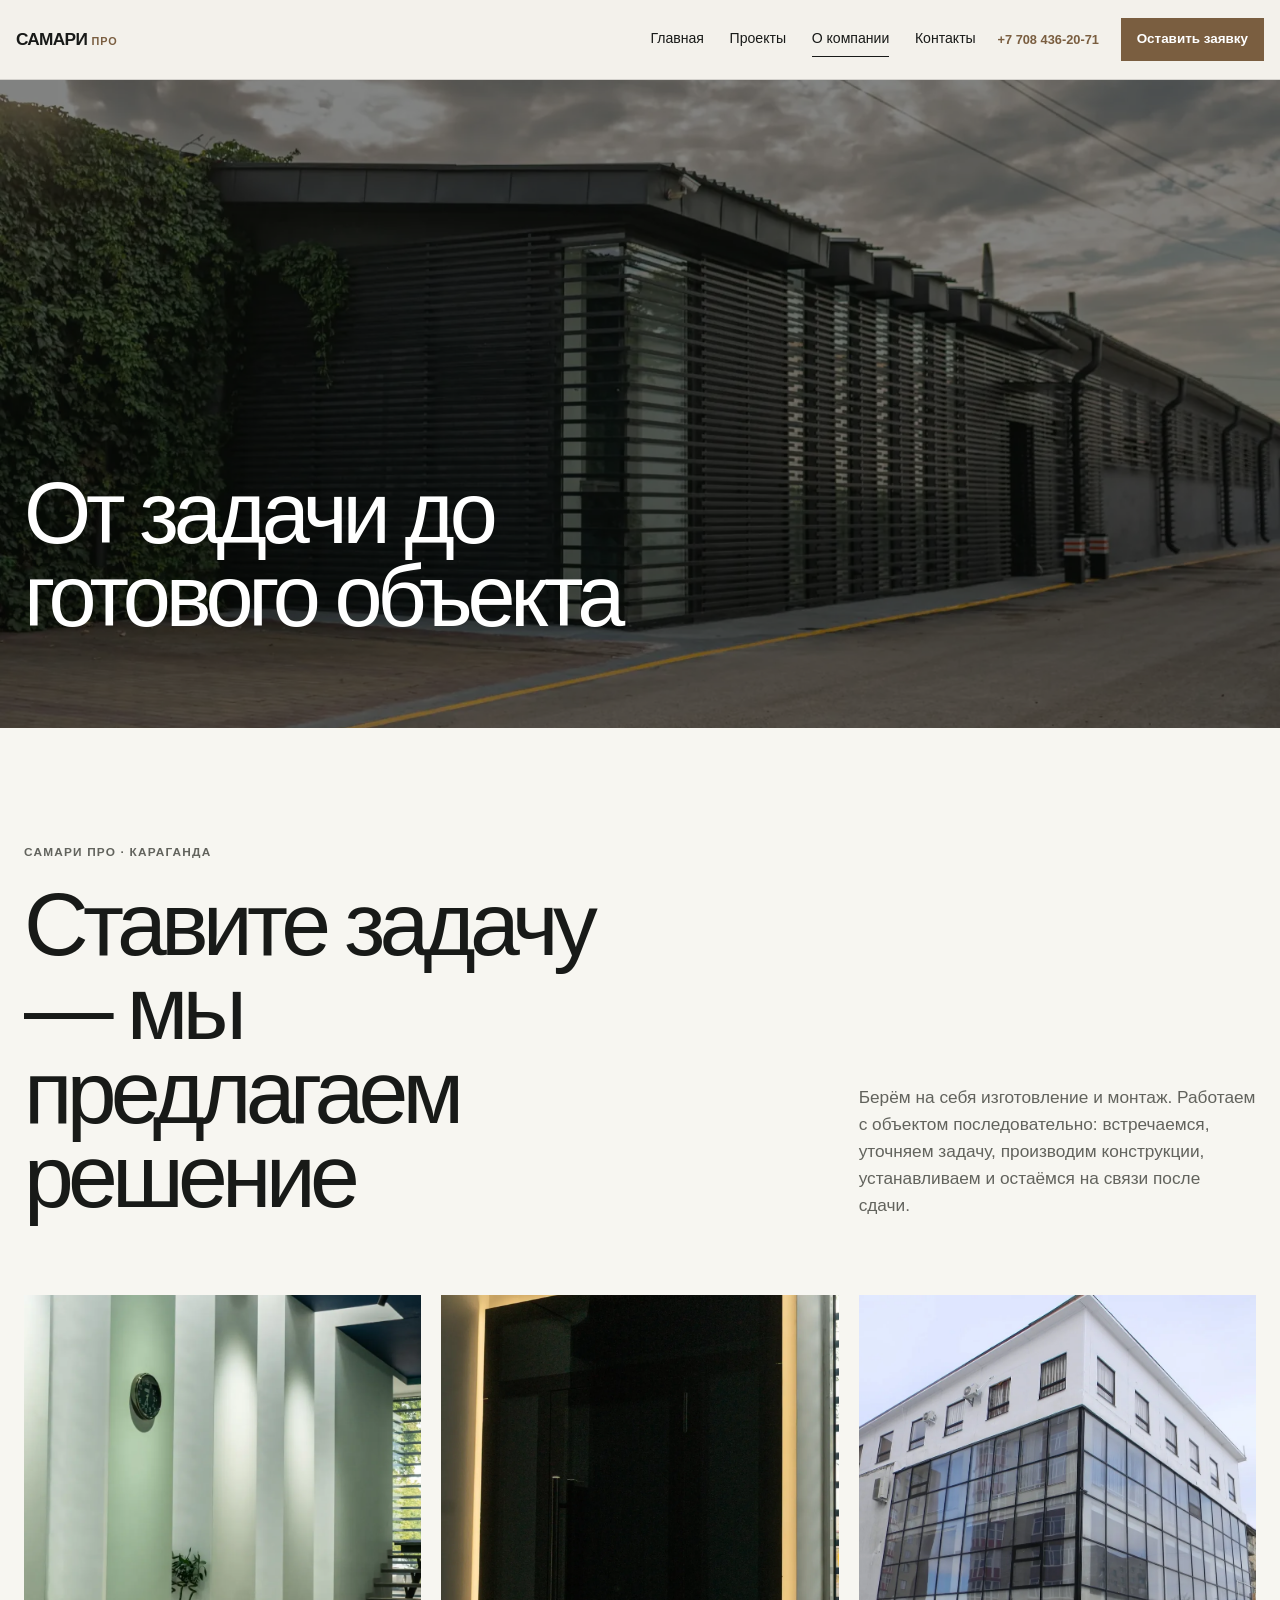
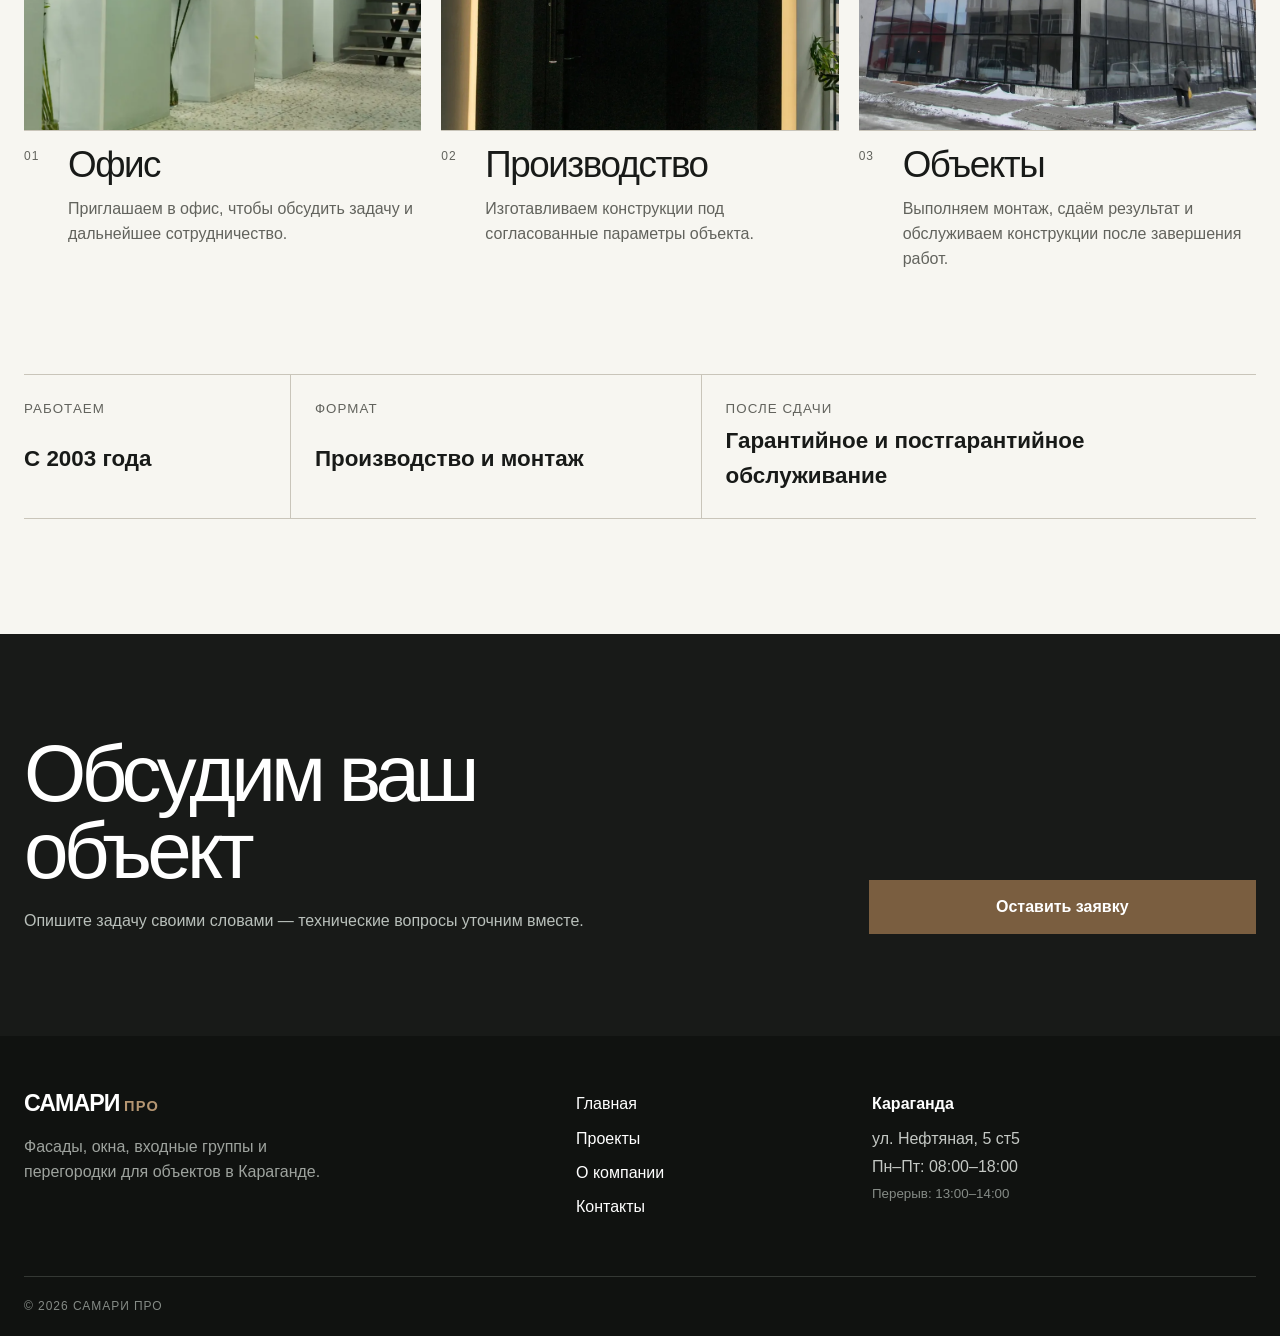
==== about/index.html @ 74fa022f "Обновить структуру и GitHub Pages пути сайта" ====
<!doctype html>
<html lang="ru">
<head>
  <meta charset="utf-8">
  <meta name="viewport" content="width=device-width, initial-scale=1">
  <base id="site-base" href="/">
  <script>if (location.hostname.endsWith('.github.io')) document.getElementById('site-base').href = '/samari-pro/';</script>
  <meta name="description" content="Самари Про работает с 2003 года: собственное производство оконных, фасадных и стеклянных конструкций, монтаж и обслуживание в Караганде.">
  <meta name="robots" content="index, follow, max-image-preview:large">
  <meta name="theme-color" content="#f3f1eb">
  <link rel="canonical" href="https://makarenkoooooo.github.io/samari-pro/about/">
  <meta property="og:locale" content="ru_KZ">
  <meta property="og:type" content="website">
  <meta property="og:site_name" content="Самари Про">
  <meta property="og:title" content="О компании Самари Про — производство и монтаж с 2003 года">
  <meta property="og:description" content="Собственное производство конструкций, монтаж и обслуживание объектов в Караганде.">
  <meta property="og:url" content="https://makarenkoooooo.github.io/samari-pro/about/">
  <meta property="og:image" content="https://makarenkoooooo.github.io/samari-pro/assets/images/projects/project-02.webp">
  <meta property="og:image:alt" content="Фасад с алюминиевыми конструкциями Самари Про">
  <meta name="twitter:card" content="summary_large_image">
  <meta name="twitter:title" content="О компании Самари Про">
  <meta name="twitter:description" content="Собственное производство и монтаж конструкций в Караганде с 2003 года.">
  <meta name="twitter:image" content="https://makarenkoooooo.github.io/samari-pro/assets/images/projects/project-02.webp">
  <link rel="icon" href="assets/images/favicon.svg" type="image/svg+xml">
  <link rel="alternate icon" href="favicon.ico" sizes="any">
  <link rel="apple-touch-icon" href="assets/images/apple-touch-icon.png">
  <title>О компании Самари Про — производство и монтаж с 2003 года</title>
  <link rel="preload" as="image" href="assets/images/projects/project-02.webp" fetchpriority="high">
  <link rel="stylesheet" href="assets/css/style.css?v=20260913h">
  <script type="application/ld+json">
  {
    "@context": "https://schema.org",
    "@type": "AboutPage",
    "@id": "https://makarenkoooooo.github.io/samari-pro/about/#webpage",
    "url": "https://makarenkoooooo.github.io/samari-pro/about/",
    "name": "О компании Самари Про",
    "description": "Собственное производство и монтаж конструкций в Караганде с 2003 года.",
    "inLanguage": "ru-KZ",
    "isPartOf": {"@id": "https://makarenkoooooo.github.io/samari-pro/#website"},
    "about": {"@id": "https://makarenkoooooo.github.io/samari-pro/#organization"}
  }
  </script>
</head>
<body>
  <header class="site-header">
    <a class="logo" href="./"><span>САМАРИ</span><b>ПРО</b></a>
    <nav class="desktop-nav" aria-label="Основная навигация"><a href="./">Главная</a><a href="projects/">Проекты</a><a href="about/" aria-current="page">О компании</a><a href="contacts/">Контакты</a></nav>
    <a class="header-phone" href="tel:+77084362071" aria-label="Позвонить: +7 708 436-20-71"><span>+7 708 436-20-71</span></a><a class="header-action" href="https://wa.me/77084362071" target="_blank" rel="noopener">Оставить заявку</a>
    <button class="menu-toggle" type="button" aria-label="Открыть меню" aria-expanded="false" data-menu-toggle><span></span><span></span></button>
  </header>
  <div class="mobile-menu" data-mobile-menu aria-hidden="true"><nav aria-label="Мобильная навигация"><a href="./">Главная</a><a href="projects/">Проекты</a><a href="about/" aria-current="page">О компании</a><a href="contacts/">Контакты</a></nav><div class="mobile-menu__bottom"><p>Фасады, окна и входные группы<br>для объектов в Караганде</p><a class="mobile-phone" href="tel:+77084362071">+7 708 436-20-71</a><a class="button button--accent" href="https://wa.me/77084362071" target="_blank" rel="noopener">Оставить заявку</a></div></div>

  <main class="inner-main">
    <section class="inner-hero about-hero" aria-labelledby="about-hero-title">
      <img decoding="sync" src="assets/images/projects/project-02.webp" alt="Фасад здания, работа Самари Про" width="1600" height="1067" fetchpriority="high">
      <div class="inner-hero__shade" aria-hidden="true"></div>
      <div class="shell inner-hero__content"><h1 id="about-hero-title">От задачи до готового объекта</h1></div>
    </section>
    <section class="about-editorial section" aria-labelledby="about-editorial-title">
      <div class="shell about-editorial__intro" data-reveal><p class="eyebrow">Самари Про · Караганда</p><h2 id="about-editorial-title">Ставите задачу — мы предлагаем решение</h2><p>Берём на себя изготовление и монтаж. Работаем с объектом последовательно: встречаемся, уточняем задачу, производим конструкции, устанавливаем и остаёмся на связи после сдачи.</p></div>
      <div class="shell about-media-grid">
        <article class="about-media-card" data-reveal><img decoding="async" src="assets/images/projects/project-33.webp" alt="Офисное пространство с конструкциями Самари Про" width="1600" height="1067" loading="lazy"><div><span>01</span><h3>Офис</h3><p>Приглашаем в офис, чтобы обсудить задачу и дальнейшее сотрудничество.</p></div></article>
        <article class="about-media-card" data-reveal><img decoding="async" src="assets/images/projects/project-15.webp" alt="Готовая дверная конструкция Самари Про" width="1200" height="1800" loading="lazy"><div><span>02</span><h3>Производство</h3><p>Изготавливаем конструкции под согласованные параметры объекта.</p></div></article>
        <article class="about-media-card" data-reveal><img decoding="async" src="assets/images/real/samari-real-01.webp" alt="Реализованный объект с фасадным остеклением Самари Про" width="1440" height="1080" loading="lazy"><div><span>03</span><h3>Объекты</h3><p>Выполняем монтаж, сдаём результат и обслуживаем конструкции после завершения работ.</p></div></article>
      </div>
      <div class="shell about-facts" data-reveal><div><small>Работаем</small><b>С 2003 года</b></div><div><small>Формат</small><b>Производство и монтаж</b></div><div><small>После сдачи</small><b>Гарантийное и постгарантийное обслуживание</b></div></div>
    </section>
    <section class="contact-band"><div class="shell contact-band__grid"><div><h2>Обсудим ваш объект</h2><p>Опишите задачу своими словами — технические вопросы уточним вместе.</p></div><div class="contact-band__actions"><a class="button button--accent" href="https://wa.me/77084362071" target="_blank" rel="noopener">Оставить заявку</a></div></div></section>
  </main>

  <footer class="site-footer"><div class="shell footer__main"><div><a class="logo logo--footer" href="./"><span>САМАРИ</span><b>ПРО</b></a><p>Фасады, окна, входные группы и перегородки для объектов в Караганде.</p></div><nav aria-label="Навигация в подвале"><a href="./">Главная</a><a href="projects/">Проекты</a><a href="about/">О компании</a><a href="contacts/">Контакты</a></nav><address><b>Караганда</b><span>ул. Нефтяная, 5 ст5</span><span>Пн–Пт: 08:00–18:00</span><small>Перерыв: 13:00–14:00</small></address></div><div class="shell footer__bottom"><span>© 2026 Самари Про</span></div></footer>
  <script src="assets/js/main.js?v=20260908c" defer></script>
</body>
</html>
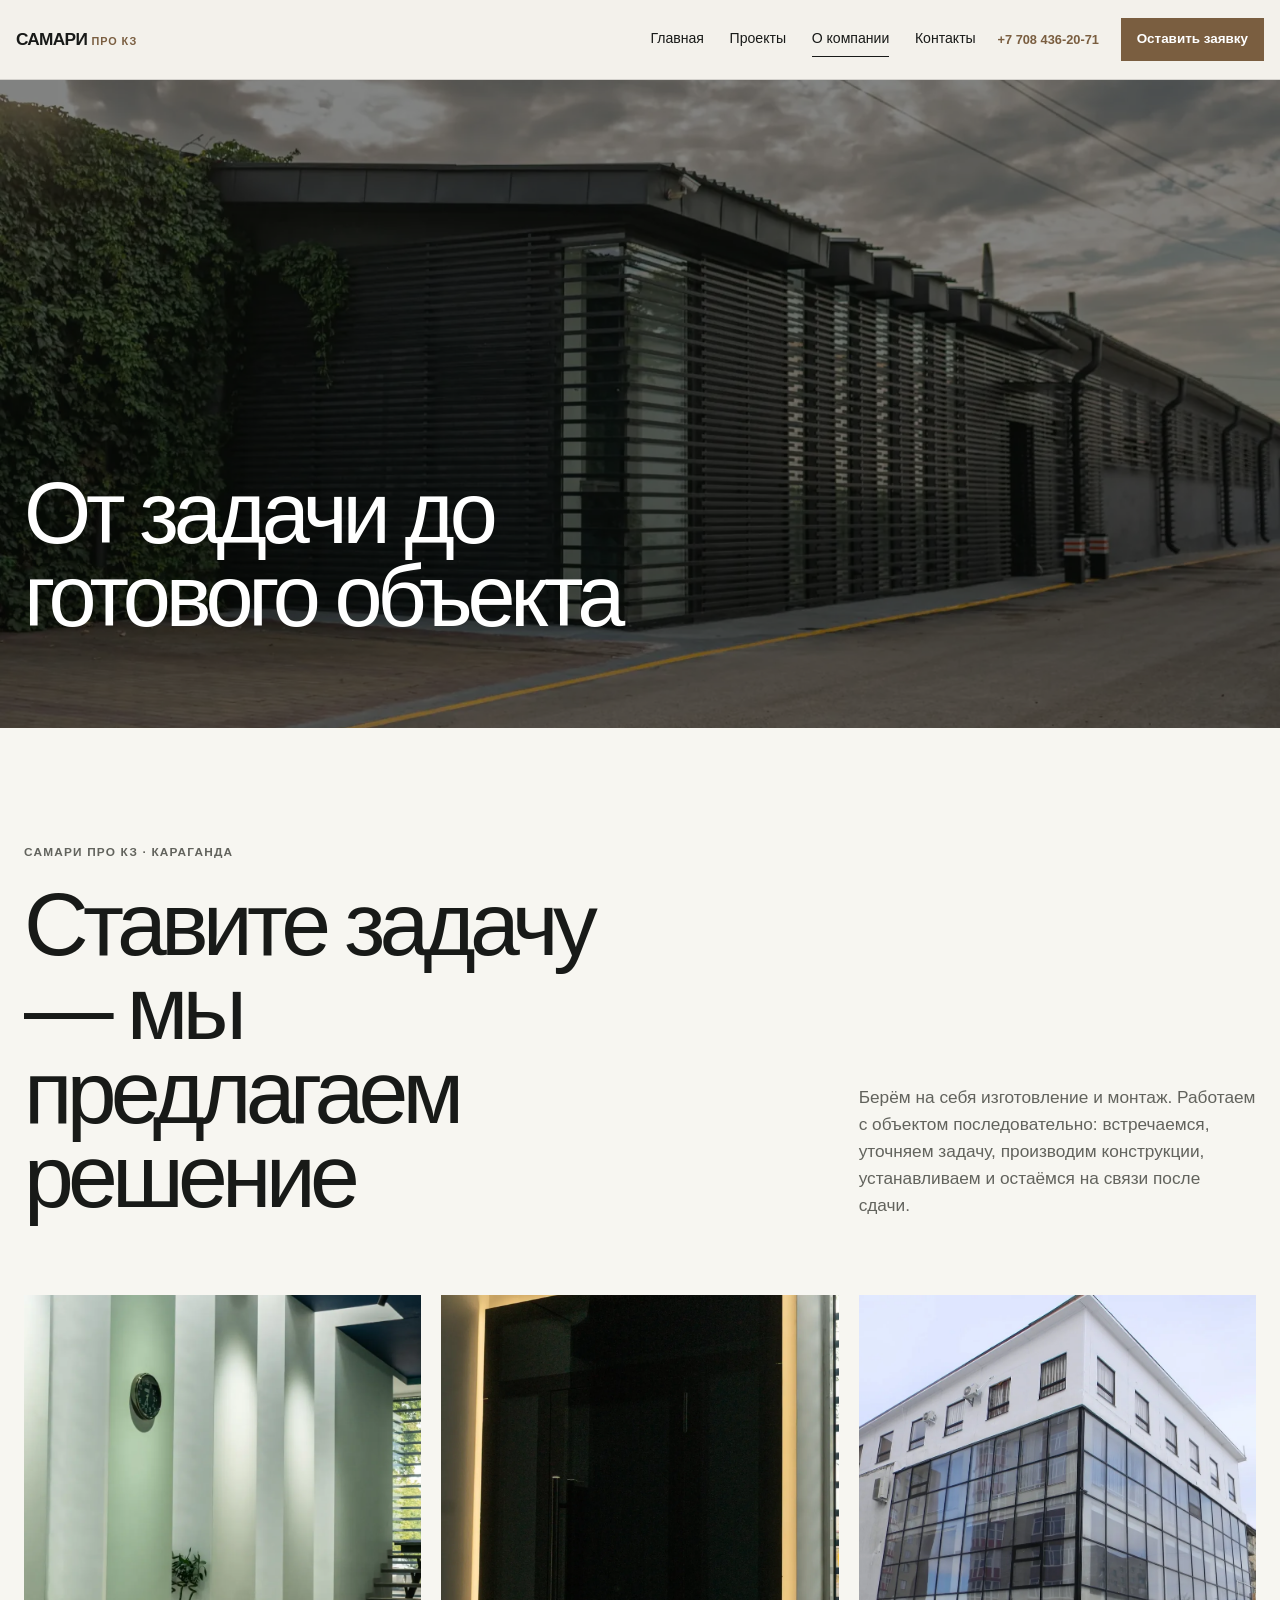
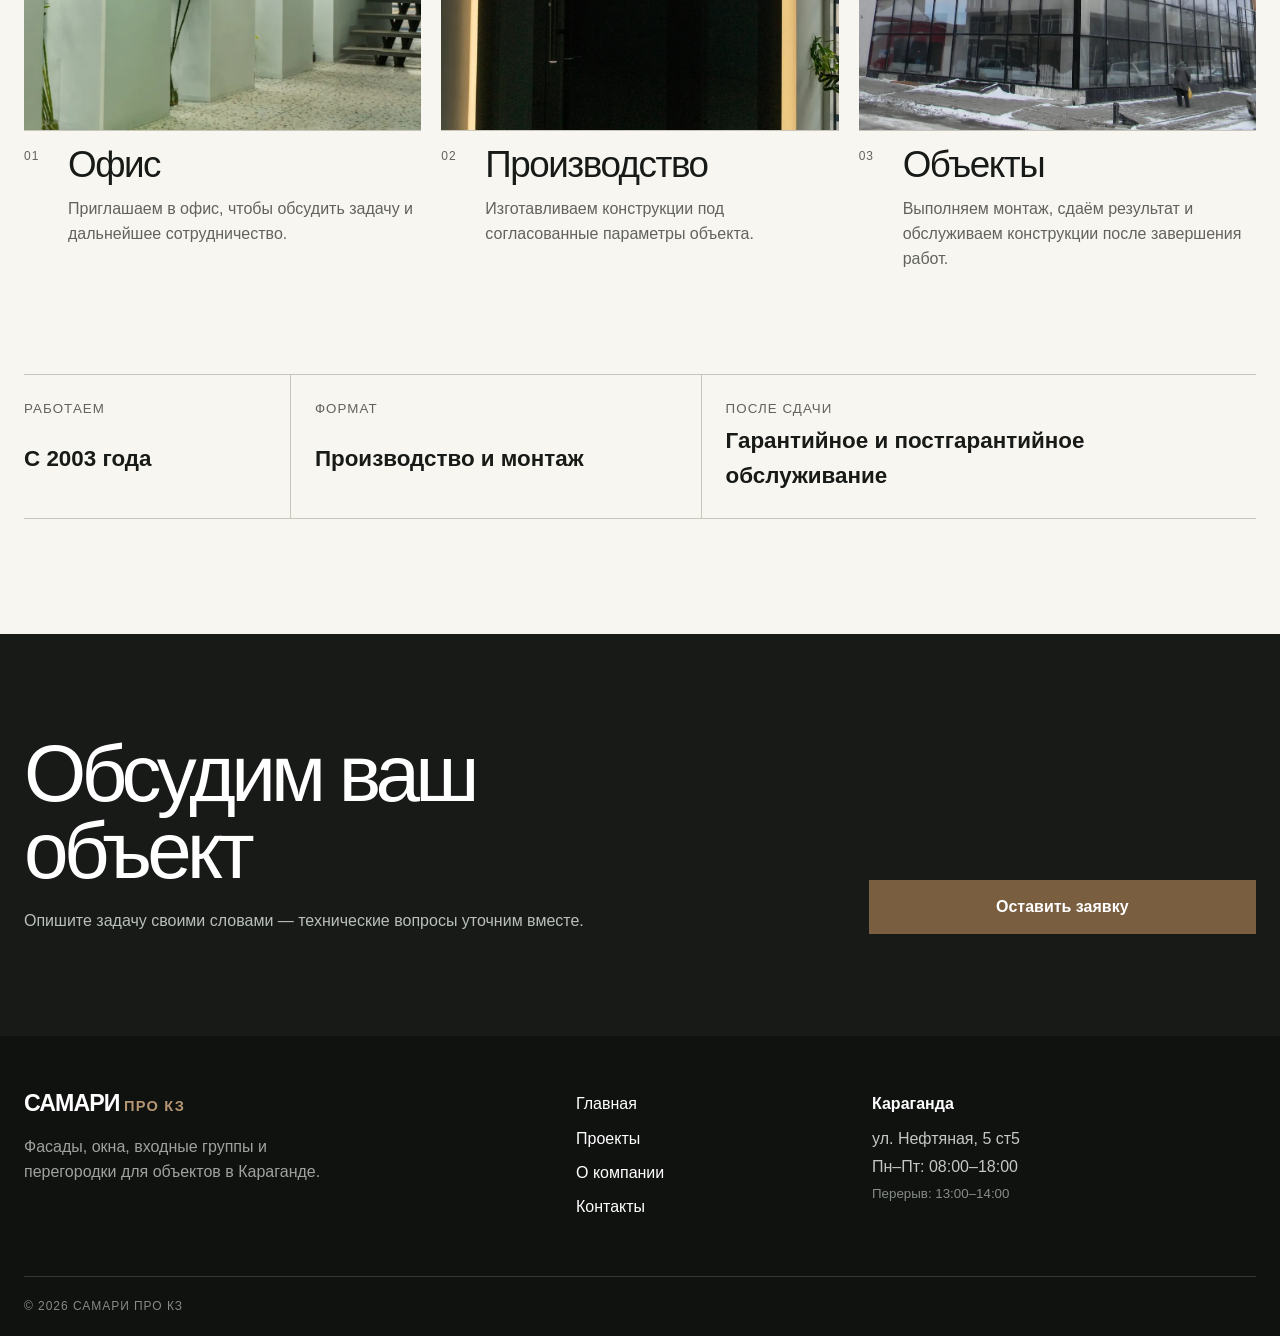
==== commit 5f5b6b04: "Переименовать бренд в Самари Про КЗ" ====
--- a/about/index.html
+++ b/about/index.html
@@ -5,26 +5,26 @@
   <meta name="viewport" content="width=device-width, initial-scale=1">
   <base id="site-base" href="/">
   <script>if (location.hostname.endsWith('.github.io')) document.getElementById('site-base').href = '/samari-pro/';</script>
-  <meta name="description" content="Самари Про работает с 2003 года: собственное производство оконных, фасадных и стеклянных конструкций, монтаж и обслуживание в Караганде.">
+  <meta name="description" content="Самари Про КЗ работает с 2003 года: собственное производство оконных, фасадных и стеклянных конструкций, монтаж и обслуживание в Караганде.">
   <meta name="robots" content="index, follow, max-image-preview:large">
   <meta name="theme-color" content="#f3f1eb">
   <link rel="canonical" href="https://makarenkoooooo.github.io/samari-pro/about/">
   <meta property="og:locale" content="ru_KZ">
   <meta property="og:type" content="website">
-  <meta property="og:site_name" content="Самари Про">
-  <meta property="og:title" content="О компании Самари Про — производство и монтаж с 2003 года">
+  <meta property="og:site_name" content="Самари Про КЗ">
+  <meta property="og:title" content="О компании Самари Про КЗ — производство и монтаж с 2003 года">
   <meta property="og:description" content="Собственное производство конструкций, монтаж и обслуживание объектов в Караганде.">
   <meta property="og:url" content="https://makarenkoooooo.github.io/samari-pro/about/">
   <meta property="og:image" content="https://makarenkoooooo.github.io/samari-pro/assets/images/projects/project-02.webp">
-  <meta property="og:image:alt" content="Фасад с алюминиевыми конструкциями Самари Про">
+  <meta property="og:image:alt" content="Фасад с алюминиевыми конструкциями Самари Про КЗ">
   <meta name="twitter:card" content="summary_large_image">
-  <meta name="twitter:title" content="О компании Самари Про">
+  <meta name="twitter:title" content="О компании Самари Про КЗ">
   <meta name="twitter:description" content="Собственное производство и монтаж конструкций в Караганде с 2003 года.">
   <meta name="twitter:image" content="https://makarenkoooooo.github.io/samari-pro/assets/images/projects/project-02.webp">
   <link rel="icon" href="assets/images/favicon.svg" type="image/svg+xml">
   <link rel="alternate icon" href="favicon.ico" sizes="any">
   <link rel="apple-touch-icon" href="assets/images/apple-touch-icon.png">
-  <title>О компании Самари Про — производство и монтаж с 2003 года</title>
+  <title>О компании Самари Про КЗ — производство и монтаж с 2003 года</title>
   <link rel="preload" as="image" href="assets/images/projects/project-02.webp" fetchpriority="high">
   <link rel="stylesheet" href="assets/css/style.css?v=20260913h">
   <script type="application/ld+json">
@@ -33,7 +33,7 @@
     "@type": "AboutPage",
     "@id": "https://makarenkoooooo.github.io/samari-pro/about/#webpage",
     "url": "https://makarenkoooooo.github.io/samari-pro/about/",
-    "name": "О компании Самари Про",
+    "name": "О компании Самари Про КЗ",
     "description": "Собственное производство и монтаж конструкций в Караганде с 2003 года.",
     "inLanguage": "ru-KZ",
     "isPartOf": {"@id": "https://makarenkoooooo.github.io/samari-pro/#website"},
@@ -43,7 +43,7 @@
 </head>
 <body>
   <header class="site-header">
-    <a class="logo" href="./"><span>САМАРИ</span><b>ПРО</b></a>
+    <a class="logo" href="./"><span>САМАРИ</span><b>ПРО КЗ</b></a>
     <nav class="desktop-nav" aria-label="Основная навигация"><a href="./">Главная</a><a href="projects/">Проекты</a><a href="about/" aria-current="page">О компании</a><a href="contacts/">Контакты</a></nav>
     <a class="header-phone" href="tel:+77084362071" aria-label="Позвонить: +7 708 436-20-71"><span>+7 708 436-20-71</span></a><a class="header-action" href="https://wa.me/77084362071" target="_blank" rel="noopener">Оставить заявку</a>
     <button class="menu-toggle" type="button" aria-label="Открыть меню" aria-expanded="false" data-menu-toggle><span></span><span></span></button>
@@ -52,23 +52,23 @@
 
   <main class="inner-main">
     <section class="inner-hero about-hero" aria-labelledby="about-hero-title">
-      <img decoding="sync" src="assets/images/projects/project-02.webp" alt="Фасад здания, работа Самари Про" width="1600" height="1067" fetchpriority="high">
+      <img decoding="sync" src="assets/images/projects/project-02.webp" alt="Фасад здания, работа Самари Про КЗ" width="1600" height="1067" fetchpriority="high">
       <div class="inner-hero__shade" aria-hidden="true"></div>
       <div class="shell inner-hero__content"><h1 id="about-hero-title">От задачи до готового объекта</h1></div>
     </section>
     <section class="about-editorial section" aria-labelledby="about-editorial-title">
-      <div class="shell about-editorial__intro" data-reveal><p class="eyebrow">Самари Про · Караганда</p><h2 id="about-editorial-title">Ставите задачу — мы предлагаем решение</h2><p>Берём на себя изготовление и монтаж. Работаем с объектом последовательно: встречаемся, уточняем задачу, производим конструкции, устанавливаем и остаёмся на связи после сдачи.</p></div>
+      <div class="shell about-editorial__intro" data-reveal><p class="eyebrow">Самари Про КЗ · Караганда</p><h2 id="about-editorial-title">Ставите задачу — мы предлагаем решение</h2><p>Берём на себя изготовление и монтаж. Работаем с объектом последовательно: встречаемся, уточняем задачу, производим конструкции, устанавливаем и остаёмся на связи после сдачи.</p></div>
       <div class="shell about-media-grid">
-        <article class="about-media-card" data-reveal><img decoding="async" src="assets/images/projects/project-33.webp" alt="Офисное пространство с конструкциями Самари Про" width="1600" height="1067" loading="lazy"><div><span>01</span><h3>Офис</h3><p>Приглашаем в офис, чтобы обсудить задачу и дальнейшее сотрудничество.</p></div></article>
-        <article class="about-media-card" data-reveal><img decoding="async" src="assets/images/projects/project-15.webp" alt="Готовая дверная конструкция Самари Про" width="1200" height="1800" loading="lazy"><div><span>02</span><h3>Производство</h3><p>Изготавливаем конструкции под согласованные параметры объекта.</p></div></article>
-        <article class="about-media-card" data-reveal><img decoding="async" src="assets/images/real/samari-real-01.webp" alt="Реализованный объект с фасадным остеклением Самари Про" width="1440" height="1080" loading="lazy"><div><span>03</span><h3>Объекты</h3><p>Выполняем монтаж, сдаём результат и обслуживаем конструкции после завершения работ.</p></div></article>
+        <article class="about-media-card" data-reveal><img decoding="async" src="assets/images/projects/project-33.webp" alt="Офисное пространство с конструкциями Самари Про КЗ" width="1600" height="1067" loading="lazy"><div><span>01</span><h3>Офис</h3><p>Приглашаем в офис, чтобы обсудить задачу и дальнейшее сотрудничество.</p></div></article>
+        <article class="about-media-card" data-reveal><img decoding="async" src="assets/images/projects/project-15.webp" alt="Готовая дверная конструкция Самари Про КЗ" width="1200" height="1800" loading="lazy"><div><span>02</span><h3>Производство</h3><p>Изготавливаем конструкции под согласованные параметры объекта.</p></div></article>
+        <article class="about-media-card" data-reveal><img decoding="async" src="assets/images/real/samari-real-01.webp" alt="Реализованный объект с фасадным остеклением Самари Про КЗ" width="1440" height="1080" loading="lazy"><div><span>03</span><h3>Объекты</h3><p>Выполняем монтаж, сдаём результат и обслуживаем конструкции после завершения работ.</p></div></article>
       </div>
       <div class="shell about-facts" data-reveal><div><small>Работаем</small><b>С 2003 года</b></div><div><small>Формат</small><b>Производство и монтаж</b></div><div><small>После сдачи</small><b>Гарантийное и постгарантийное обслуживание</b></div></div>
     </section>
     <section class="contact-band"><div class="shell contact-band__grid"><div><h2>Обсудим ваш объект</h2><p>Опишите задачу своими словами — технические вопросы уточним вместе.</p></div><div class="contact-band__actions"><a class="button button--accent" href="https://wa.me/77084362071" target="_blank" rel="noopener">Оставить заявку</a></div></div></section>
   </main>
 
-  <footer class="site-footer"><div class="shell footer__main"><div><a class="logo logo--footer" href="./"><span>САМАРИ</span><b>ПРО</b></a><p>Фасады, окна, входные группы и перегородки для объектов в Караганде.</p></div><nav aria-label="Навигация в подвале"><a href="./">Главная</a><a href="projects/">Проекты</a><a href="about/">О компании</a><a href="contacts/">Контакты</a></nav><address><b>Караганда</b><span>ул. Нефтяная, 5 ст5</span><span>Пн–Пт: 08:00–18:00</span><small>Перерыв: 13:00–14:00</small></address></div><div class="shell footer__bottom"><span>© 2026 Самари Про</span></div></footer>
+  <footer class="site-footer"><div class="shell footer__main"><div><a class="logo logo--footer" href="./"><span>САМАРИ</span><b>ПРО КЗ</b></a><p>Фасады, окна, входные группы и перегородки для объектов в Караганде.</p></div><nav aria-label="Навигация в подвале"><a href="./">Главная</a><a href="projects/">Проекты</a><a href="about/">О компании</a><a href="contacts/">Контакты</a></nav><address><b>Караганда</b><span>ул. Нефтяная, 5 ст5</span><span>Пн–Пт: 08:00–18:00</span><small>Перерыв: 13:00–14:00</small></address></div><div class="shell footer__bottom"><span>© 2026 Самари Про КЗ</span></div></footer>
   <script src="assets/js/main.js?v=20260908c" defer></script>
 </body>
 </html>
